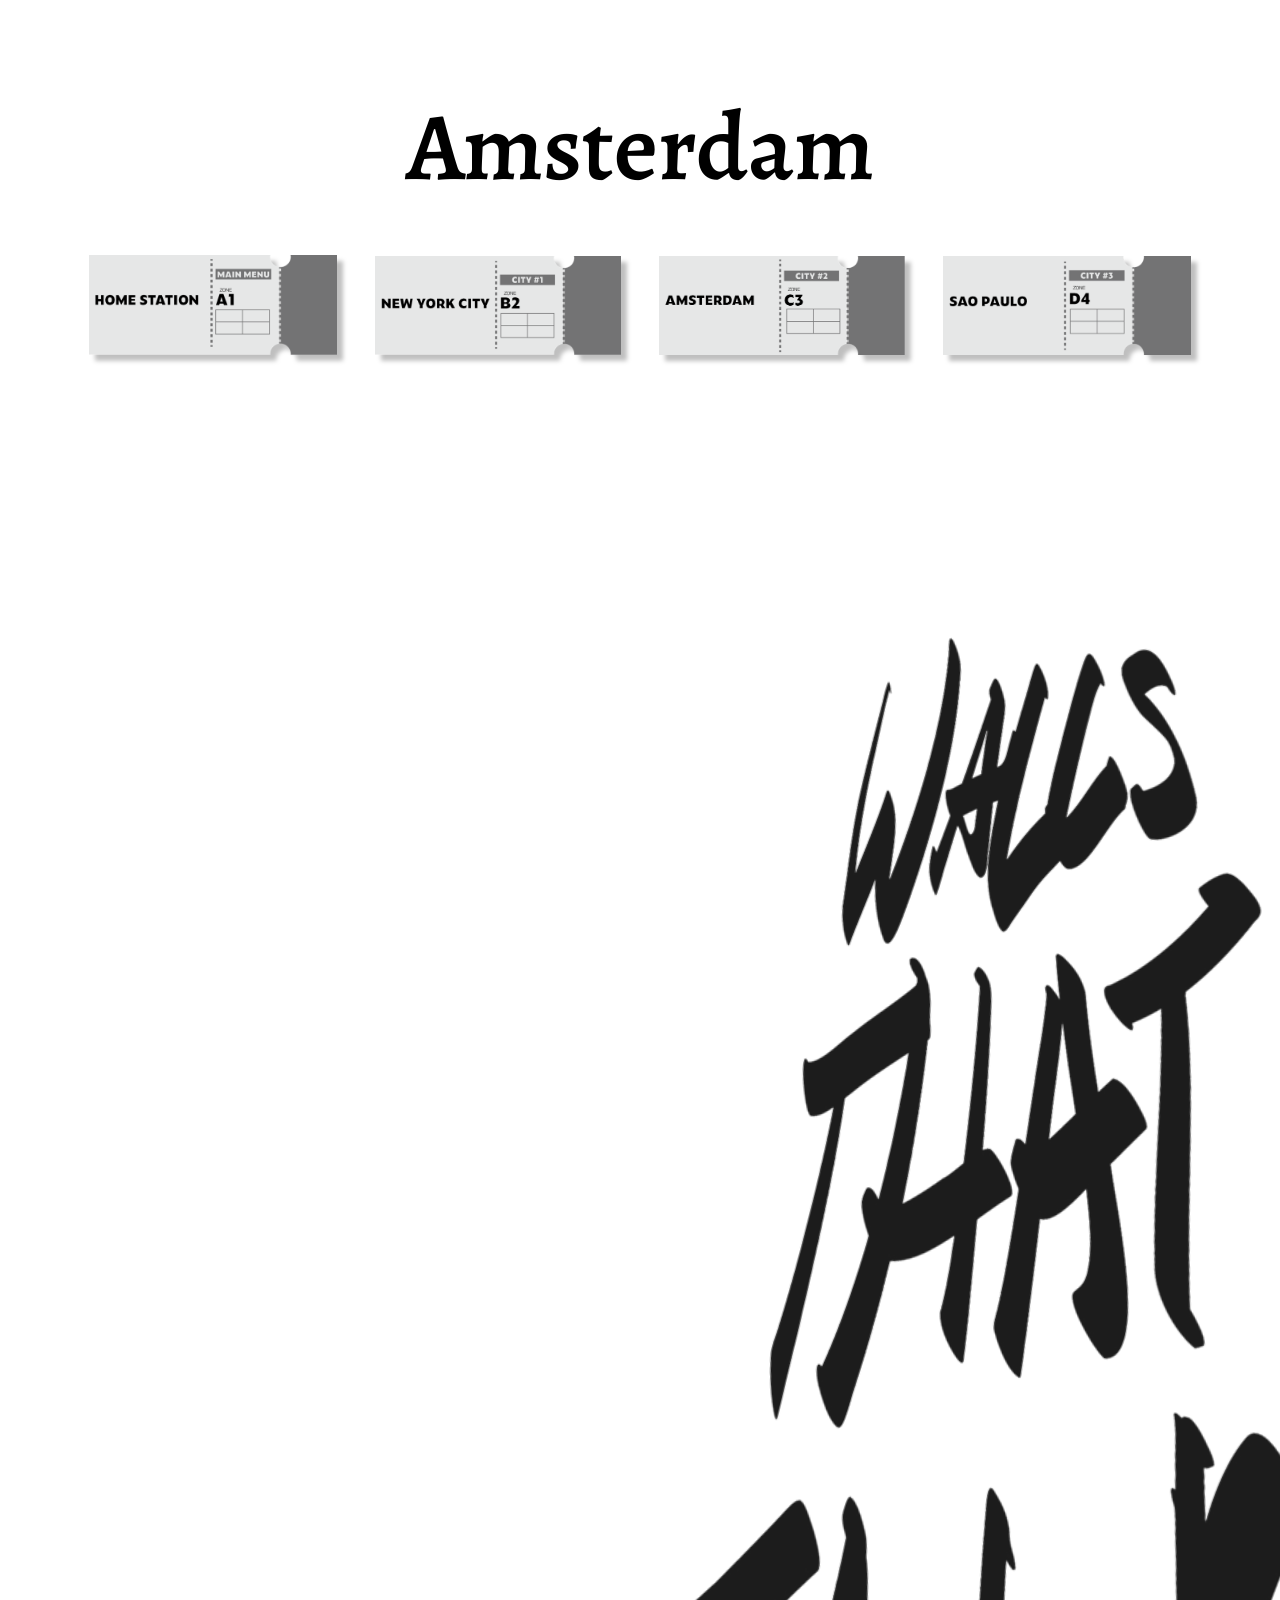
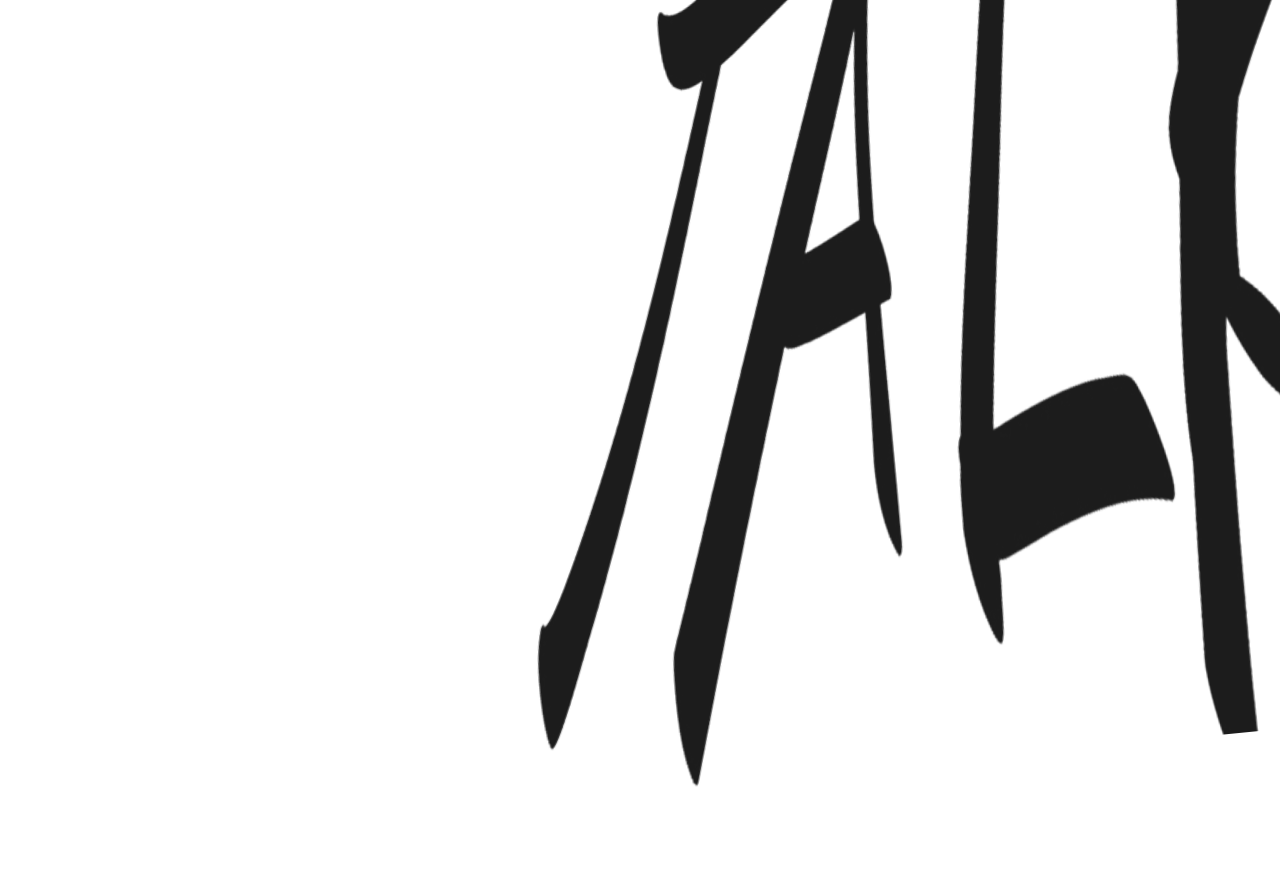
==== amsterdam.html @ 183550a3 "Walls That Talk site Four pages built from the Figma design (Home Station, New York City, Amsterdam," ====
<!DOCTYPE html>
<html lang="en">
<head>
<meta charset="UTF-8">
<meta name="viewport" content="width=device-width, initial-scale=1.0">
<title>Amsterdam — Walls That Talk</title>
<meta name="description" content="Walls That Talk — Amsterdam street art.">
<script>try{if(sessionStorage.getItem("wtt-arrive"))document.documentElement.classList.add("wtt-arriving")}catch(e){}</script>
<link rel="preconnect" href="https://fonts.googleapis.com">
<link rel="preconnect" href="https://fonts.gstatic.com" crossorigin>
<link href="https://fonts.googleapis.com/css2?family=Alegreya:wght@600&family=Grenze+Gotisch&display=swap" rel="stylesheet">
<link rel="stylesheet" href="wtt.css?v=6">
</head>
<body>


<main class="wtt-canvas wtt-page--plain" style="--frame-h:2474">
  <h1 class="wtt-title" style="--y:81">Amsterdam</h1>

  <nav class="wtt-tickets" style="--y:237;--shadow:6px 6px 2px rgba(0,0,0,.25)" aria-label="Stations">
    <ol class="wtt-ticket-list">
      <li><a href="index.html"><img src="images/ticket-1.png" alt="Home Station — A1" width="248" height="100"></a></li>
      <li><a href="new-york.html"><img src="images/ticket-3.png" alt="New York City — City #1, B2" width="248" height="100"></a></li>
      <li><a href="amsterdam.html" aria-current="page"><img src="images/ticket-2.png" alt="Amsterdam — City #2, C3" width="248" height="100"></a></li>
      <li><a href="sao-paulo.html"><img src="images/ticket-4.png" alt="Sao Paulo — City #3, D4" width="248" height="100"></a></li>
    </ol>
  </nav>

  <div class="wtt-tag" style="--x:-64;--y:576.13" aria-hidden="true">
    <img src="images/walls-that-talk.png" alt="">
  </div>
</main>

<script src="vendor/lottie.min.js"></script>
<script src="wtt.js?v=1"></script>
</body>
</html>
---- wtt.css ----
/* ==========================================================
   Walls That Talk — a three-city street art site
   Built from the Figma file. On wide screens each page is laid
   out on the 1280px design frame and scales with the window;
   on phones the same content reflows into a readable column.
   ========================================================== */

@font-face {
  font-family: "Gevinson Gothic Study";
  src: local("Gevinson Gothic Study"), local("GevinsonGothicStudy-Regular"),
       url("fonts/GevinsonGothicStudy-Regular.ttf") format("truetype");
  font-display: swap;
}

/* Idiqlat where it's installed (it's an optional macOS font); the face is declared
   at 600 so the Alegreya SemiBold fallback matches the Figma weight elsewhere */
@font-face {
  font-family: "WTT Display";
  src: local("Idiqlat"), local("Idiqlat-Regular");
  font-weight: 600;
}

:root {
  --wtt-ink: #000;
  --wtt-display: "WTT Display", "Alegreya", Georgia, serif;
  --wtt-gothic: "Gevinson Gothic Study", "Grenze Gotisch", serif;
  --wtt-sans: Helvetica, Arial, sans-serif;
}

*, *::before, *::after { box-sizing: border-box; }

html { -webkit-text-size-adjust: 100%; }

body {
  margin: 0;
  color: var(--wtt-ink);
  font-family: var(--wtt-sans);
  background: #fff;
  overflow-x: hidden;
}

.wtt-back {
  position: fixed;
  top: 0.75rem;
  left: 0.75rem;
  z-index: 10;
  padding: 0.4rem 0.7rem;
  background: rgba(255, 255, 255, 0.85);
  font: 700 0.72rem/1 var(--wtt-sans);
  letter-spacing: 0.08em;
  text-transform: uppercase;
  text-decoration: none;
  color: inherit;
}
.wtt-back:hover, .wtt-back:focus-visible { text-decoration: underline; }

/* ---------- Design frame ---------- */

/* 1 design px = var(--u); positions come from the Figma frame */
.wtt-canvas {
  --u: calc(100cqw / 1280);
  container-type: inline-size;
  position: relative;
  width: 100%;
  max-width: 1280px;
  margin: 0 auto;
  aspect-ratio: 1280 / var(--frame-h);
  overflow: hidden;
  background: #fff;
}

.wtt-canvas > * { position: absolute; margin: 0; }

.wtt-pos {
  left: calc(var(--x) * var(--u));
  top: calc(var(--y) * var(--u));
  width: calc(var(--w) * var(--u));
}

/* Concrete photo behind Home (opacity matches Figma) */
.wtt-bg {
  left: calc(-824 * var(--u));
  top: calc(-232 * var(--u));
  width: calc(4096 * var(--u));
  height: calc(2731 * var(--u));
  object-fit: cover;
  opacity: 0.46;
  pointer-events: none;
}

/* NYC: the same photo turned portrait, with the graffiti wall darkened in */
.wtt-bg--nyc {
  left: calc(-200 * var(--u));
  top: calc(1.15 * var(--u));
  width: calc(1638 * var(--u));
  height: calc(2456.7 * var(--u));
  opacity: 1;
  overflow: hidden;
}
.wtt-bg--nyc img {
  position: absolute;
  left: 50%;
  top: 50%;
  width: calc(2456.7 * var(--u));
  height: calc(1638 * var(--u));
  object-fit: cover;
  transform: translate(-50%, -50%) rotate(90deg);
}

.wtt-graffiti {
  left: calc(-163 * var(--u));
  top: calc(-16.25 * var(--u));
  width: calc(1643 * var(--u));
  height: calc(2539.5 * var(--u));
  object-fit: cover;
  mix-blend-mode: darken;
  opacity: 0.37;
  pointer-events: none;
}

.wtt-title {
  left: calc(62 * var(--u));
  right: calc(62 * var(--u));
  top: calc(var(--y) * var(--u));
  font: 600 calc(96 * var(--u))/normal var(--wtt-display);
  text-align: center;
}

/* ---------- Ticket navigation ---------- */

.wtt-tickets {
  left: calc(89 * var(--u));
  right: calc(89 * var(--u));
  top: calc(var(--y) * var(--u));
  filter: drop-shadow(var(--shadow));
}
.wtt-ticket-list {
  display: flex;
  justify-content: center;
  align-items: center;
  gap: calc(38 * var(--u));
  margin: 0;
  padding: calc(18 * var(--u)) 0;
  list-style: none;
}
.wtt-ticket-list li { display: block; }
.wtt-tickets a { display: block; transition: transform 0.2s ease; }
.wtt-tickets a:hover, .wtt-tickets a:focus-visible { transform: translateY(-4px); }
.wtt-tickets a:focus-visible { outline: 3px solid #a0f; outline-offset: 3px; }
.wtt-tickets img { display: block; width: calc(248 * var(--u)); height: calc(100 * var(--u)); object-fit: cover; }
.wtt-ticket-list li:nth-child(2) img,
.wtt-ticket-list li:nth-child(3) img { width: calc(246 * var(--u)); height: calc(99 * var(--u)); }
.wtt-ticket-list li:nth-child(4) img { height: calc(99 * var(--u)); }

/* ---------- Copy ---------- */

.wtt-intro {
  left: calc(94 * var(--u));
  right: calc(89 * var(--u));
  top: calc(377 * var(--u));
}
.wtt-intro h2 { margin: 0; font: 600 calc(32 * var(--u))/normal var(--wtt-display); }
.wtt-intro p { margin: 0; font: 400 calc(32 * var(--u))/normal var(--wtt-gothic); }

.wtt-event h3,
.wtt-event h4 { margin: 0; font: 600 calc(var(--h3, 24) * var(--u))/normal var(--wtt-display); }
.wtt-event h4 { font-size: calc(var(--h4, 20) * var(--u)); }
.wtt-event p { margin: 0; font: 400 calc(var(--p, 24) * var(--u))/normal var(--wtt-sans); }

.wtt-page--nyc .wtt-event { --h3: 48; --h4: 40; }
.wtt-page--nyc .wtt-event p { font-weight: 700; }

/* ---------- Timeline (Line moving.json, scrubbed by scroll) ---------- */

.wtt-timeline-anim { aspect-ratio: 1920 / 1080; pointer-events: none; }
.wtt-timeline-anim svg { display: block; }

/* ---------- Page change (train.json) ---------- */

.wtt-train {
  position: fixed;
  inset: 0;
  z-index: 100;
  pointer-events: none;
}
.wtt-train svg { display: block; }
.wtt-arriving .wtt-canvas, .wtt-arriving .wtt-back { visibility: hidden; }

/* ---------- "Walls That Talk" lettering ---------- */

/* Box from Figma (1512.49 × 1868.35); artwork turned -5.61° inside it */
.wtt-tag {
  left: calc(var(--x) * var(--u));
  top: calc(var(--y) * var(--u));
  width: calc(1512.49 * var(--u));
  height: calc(1868.35 * var(--u));
  pointer-events: none;
}
.wtt-tag img {
  position: absolute;
  left: 50%;
  top: 50%;
  width: calc(1348.3 * var(--u));
  height: calc(1744.8 * var(--u));
  object-fit: cover;
  opacity: 0.89;
  transform: translate(-50%, -50%) rotate(-5.61deg);
}

/* Stacking order follows the Figma layers */
.wtt-bg, .wtt-graffiti { z-index: 0; }
.wtt-tag { z-index: 1; }
.wtt-timeline-anim, .wtt-event, .wtt-intro, .wtt-title, .wtt-tickets { z-index: 2; }

/* ---------- Phones: reflow into a column ---------- */

@media (max-width: 760px) {
  .wtt-canvas {
    --u: 1px;
    aspect-ratio: auto;
    min-height: 100vh;
    padding: 3.25rem 1rem 4rem;
    display: flex;
    flex-direction: column;
  }
  .wtt-title { order: -1; }
  .wtt-back { position: absolute; }
  .wtt-canvas > * { position: relative; left: auto; right: auto; top: auto; width: auto; }

  .wtt-bg, .wtt-bg--nyc, .wtt-graffiti, .wtt-tag { position: absolute; }
  .wtt-bg, .wtt-graffiti { inset: 0; width: 100%; height: 100%; }
  .wtt-bg--nyc { inset: 0; width: 100%; height: 100%; }
  .wtt-bg--nyc img { width: 100%; height: 100%; transform: none; left: 0; top: 0; }

  .wtt-title { font-size: 2.6rem; margin-bottom: 0.75rem; }

  .wtt-ticket-list {
    display: grid;
    grid-template-columns: repeat(2, minmax(0, 1fr));
    gap: 0.75rem;
    padding: 0;
  }
  .wtt-tickets img,
  .wtt-ticket-list li:nth-child(n) img { width: 100%; height: auto; aspect-ratio: 248 / 100; }

  .wtt-intro { margin: 1.75rem 0 2.25rem; }
  .wtt-page--nyc .wtt-tickets { margin-bottom: 2.25rem; }
  .wtt-intro h2 { font-size: 1.35rem; }
  .wtt-intro p { font-size: 1.15rem; }

  .wtt-timeline-anim, .wtt-desk { display: none; }

  .wtt-event {
    margin: 0 0 1.75rem 1.9rem;
    padding: 0.85rem 1rem;
    background: rgba(255, 255, 255, 0.78);
  }
  .wtt-event::before {
    content: "";
    position: absolute;
    top: 0.9rem;
    left: -1.9rem;
    width: 20px;
    height: 20px;
    border-radius: 50%;
    background: #a0f;
  }
  .wtt-event::after {
    content: "";
    position: absolute;
    top: 0.9rem;
    bottom: -2.65rem;
    left: calc(-1.9rem + 8px);
    width: 4px;
    background: #b300ff;
    z-index: -1;
  }
  .wtt-event:last-of-type::after { display: none; }
  .wtt-event h3, .wtt-page--nyc .wtt-event h3 { font-size: 1.3rem; }
  .wtt-event h4, .wtt-page--nyc .wtt-event h4 { font-size: 1.1rem; }
  .wtt-event p, .wtt-page--nyc .wtt-event p { font-size: 1rem; }

  .wtt-tag { top: 18rem; left: 30%; width: 90vw; height: 112vw; opacity: 0.3; }
  .wtt-tag img { width: 80vw; height: 103vw; }
  .wtt-page--plain .wtt-tag { position: relative; left: 0; top: auto; width: 100%; height: 125vw; margin-top: 1rem; opacity: 1; }
  .wtt-page--plain .wtt-tag img { width: 89%; height: 115vw; }
}

@media (prefers-reduced-motion: reduce) {
  .wtt-tickets a { transition: none; }
}

/* The `font` shorthand resets numerals, so ask for lining figures afterwards */
.wtt-title, .wtt-intro h2, .wtt-event h3, .wtt-event h4 { font-variant-numeric: lining-nums; }
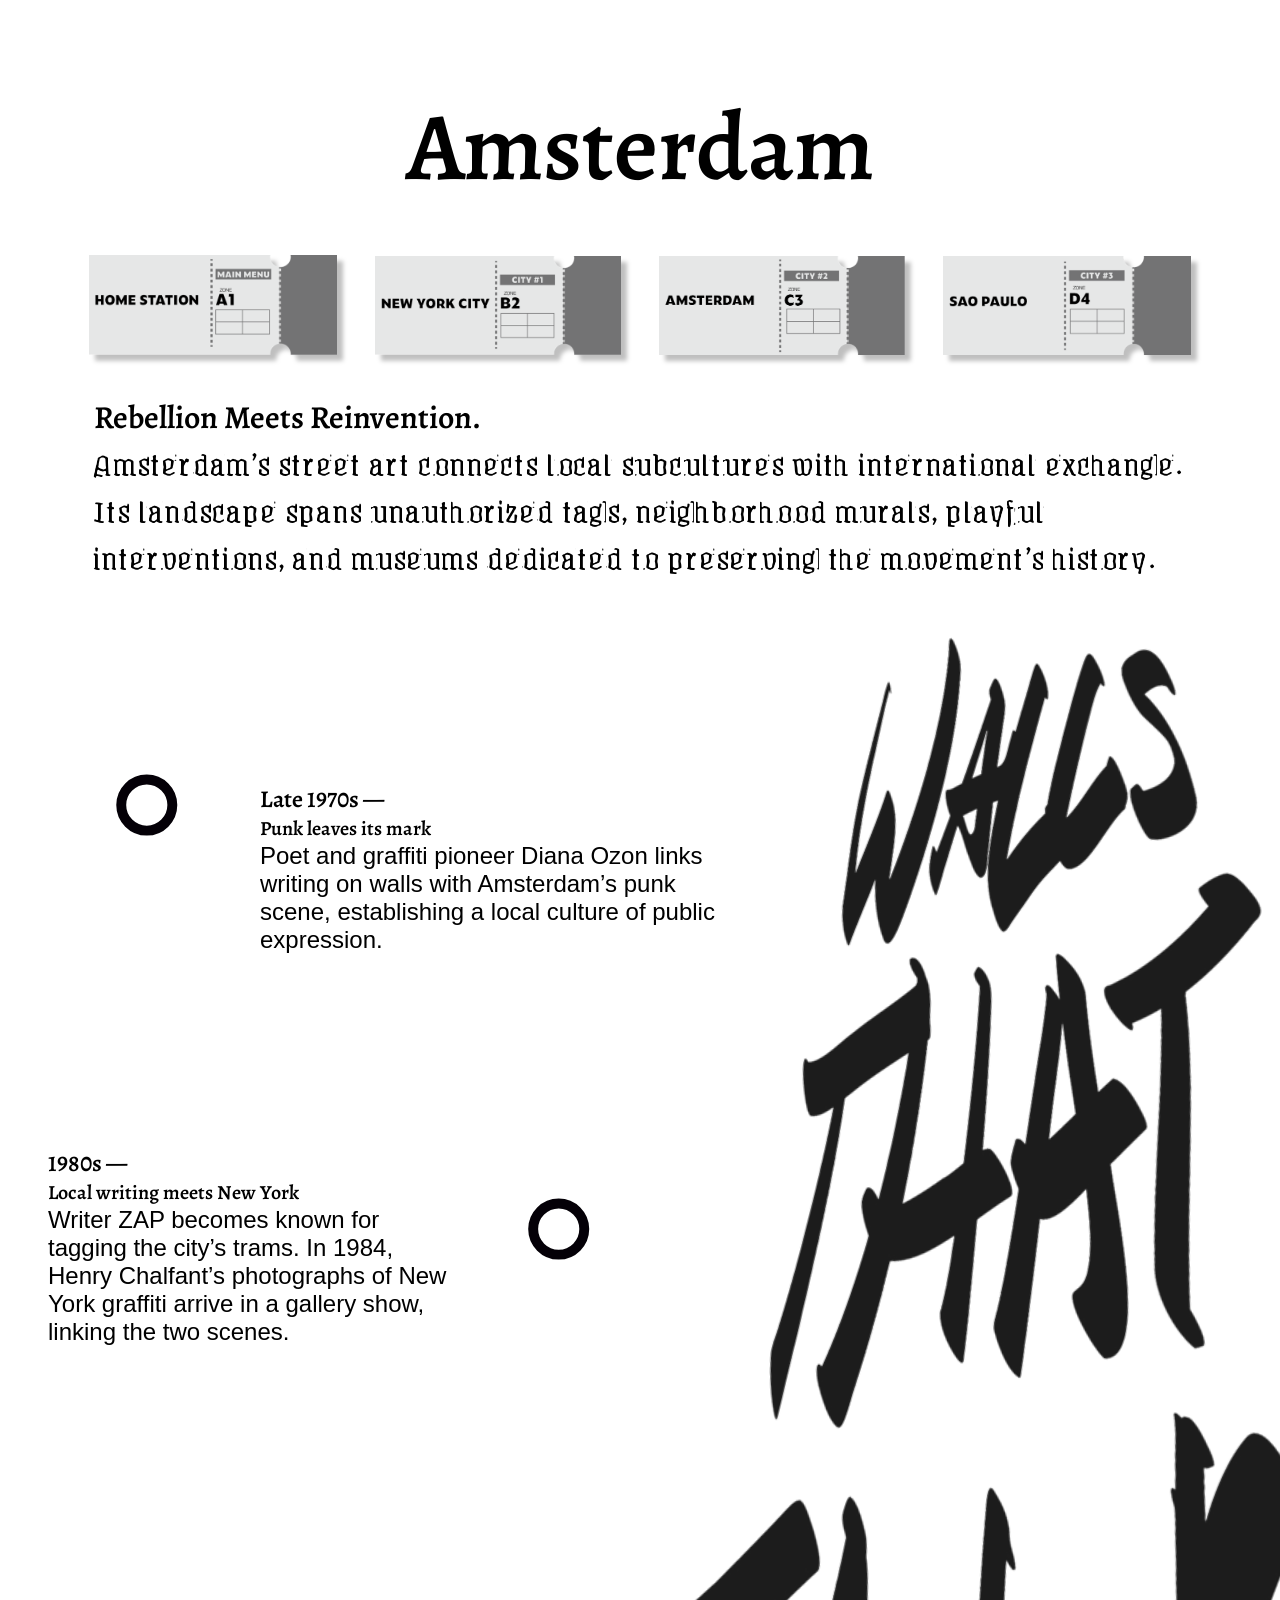
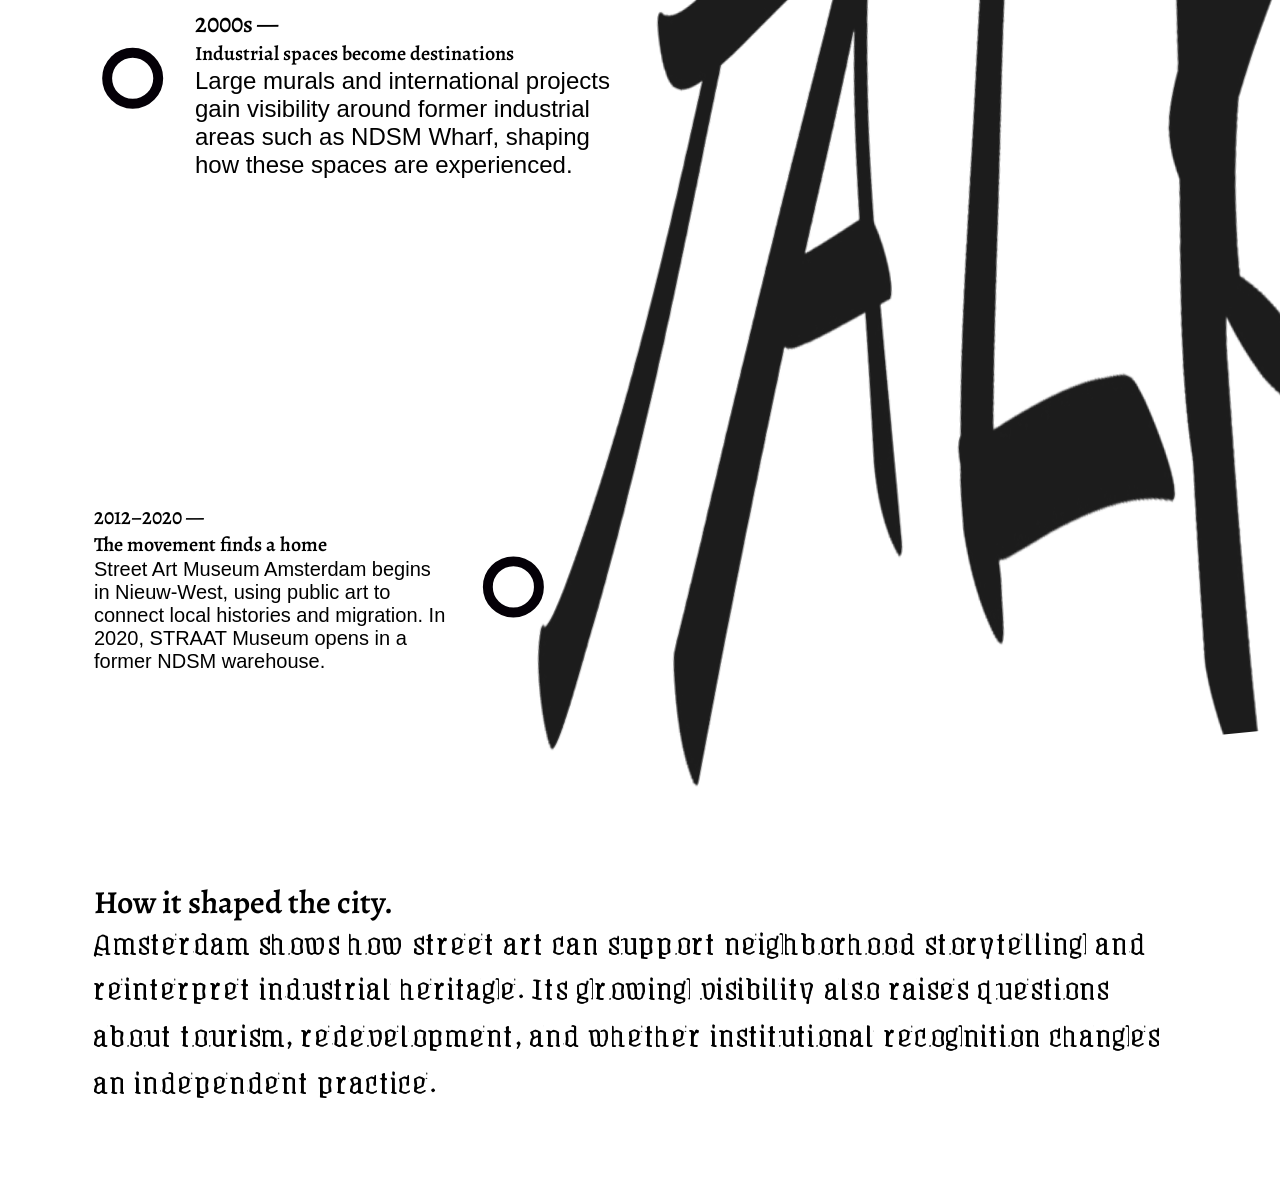
==== commit 89db3c21: "Add Amsterdam and Sao Paulo content Intro, four-stop scroll timeline and a closing section on each p" ====
--- a/amsterdam.html
+++ b/amsterdam.html
@@ -4,17 +4,16 @@
 <meta charset="UTF-8">
 <meta name="viewport" content="width=device-width, initial-scale=1.0">
 <title>Amsterdam — Walls That Talk</title>
-<meta name="description" content="Walls That Talk — Amsterdam street art.">
+<meta name="description" content="Walls That Talk — Amsterdam street art, from punk-era graffiti to STRAAT Museum.">
 <script>try{if(sessionStorage.getItem("wtt-arrive"))document.documentElement.classList.add("wtt-arriving")}catch(e){}</script>
 <link rel="preconnect" href="https://fonts.googleapis.com">
 <link rel="preconnect" href="https://fonts.gstatic.com" crossorigin>
 <link href="https://fonts.googleapis.com/css2?family=Alegreya:wght@600&family=Grenze+Gotisch&display=swap" rel="stylesheet">
-<link rel="stylesheet" href="wtt.css?v=6">
+<link rel="stylesheet" href="wtt.css?v=7">
 </head>
 <body>
 
-
-<main class="wtt-canvas wtt-page--plain" style="--frame-h:2474">
+<main class="wtt-canvas wtt-page--city" style="--frame-h:2780">
   <h1 class="wtt-title" style="--y:81">Amsterdam</h1>
 
   <nav class="wtt-tickets" style="--y:237;--shadow:6px 6px 2px rgba(0,0,0,.25)" aria-label="Stations">
@@ -26,9 +25,46 @@
     </ol>
   </nav>
 
+  <section class="wtt-intro" style="--y:395">
+    <h2>Rebellion Meets Reinvention.</h2>
+    <p>Amsterdam’s street art connects local subcultures with international exchange. Its landscape spans unauthorized tags, neighborhood murals, playful interventions, and museums dedicated to preserving the movement’s history.</p>
+  </section>
+
+  <!-- Line moving.json, scaled ×1.417 so its four stops land on the timeline dots -->
+  <div class="wtt-timeline-anim wtt-pos" style="--x:-651;--y:756.7;--w:2721" aria-hidden="true"></div>
+
+  <article class="wtt-event wtt-pos" style="--x:260;--y:783;--w:490">
+    <h3>Late 1970s —</h3>
+    <h4>Punk leaves its mark</h4>
+    <p>Poet and graffiti pioneer Diana Ozon links writing on walls with Amsterdam’s punk scene, establishing a local culture of public expression.</p>
+  </article>
+
+  <article class="wtt-event wtt-pos" style="--x:48;--y:1147;--w:401">
+    <h3>1980s —</h3>
+    <h4>Local writing meets New York</h4>
+    <p>Writer ZAP becomes known for tagging the city’s trams. In 1984, Henry Chalfant’s photographs of New York graffiti arrive in a gallery show, linking the two scenes.</p>
+  </article>
+
+  <article class="wtt-event wtt-pos" style="--x:195;--y:1608;--w:445">
+    <h3>2000s —</h3>
+    <h4>Industrial spaces become destinations</h4>
+    <p>Large murals and international projects gain visibility around former industrial areas such as NDSM Wharf, shaping how these spaces are experienced.</p>
+  </article>
+
+  <article class="wtt-event wtt-pos" style="--x:94;--y:2104;--w:355;--h3:20;--p:20">
+    <h3>2012–2020 —</h3>
+    <h4>The movement finds a home</h4>
+    <p>Street Art Museum Amsterdam begins in Nieuw-West, using public art to connect local histories and migration. In 2020, STRAAT Museum opens in a former NDSM warehouse.</p>
+  </article>
+
   <div class="wtt-tag" style="--x:-64;--y:576.13" aria-hidden="true">
     <img src="images/walls-that-talk.png" alt="">
   </div>
+
+  <section class="wtt-intro" style="--y:2480">
+    <h2>How it shaped the city.</h2>
+    <p>Amsterdam shows how street art can support neighborhood storytelling and reinterpret industrial heritage. Its growing visibility also raises questions about tourism, redevelopment, and whether institutional recognition changes an independent practice.</p>
+  </section>
 </main>
 
 <script src="vendor/lottie.min.js"></script>
--- a/wtt.css
+++ b/wtt.css
@@ -157,7 +157,7 @@
 .wtt-intro {
   left: calc(94 * var(--u));
   right: calc(89 * var(--u));
-  top: calc(377 * var(--u));
+  top: calc(var(--y, 377) * var(--u));
 }
 .wtt-intro h2 { margin: 0; font: 600 calc(32 * var(--u))/normal var(--wtt-display); }
 .wtt-intro p { margin: 0; font: 400 calc(32 * var(--u))/normal var(--wtt-gothic); }
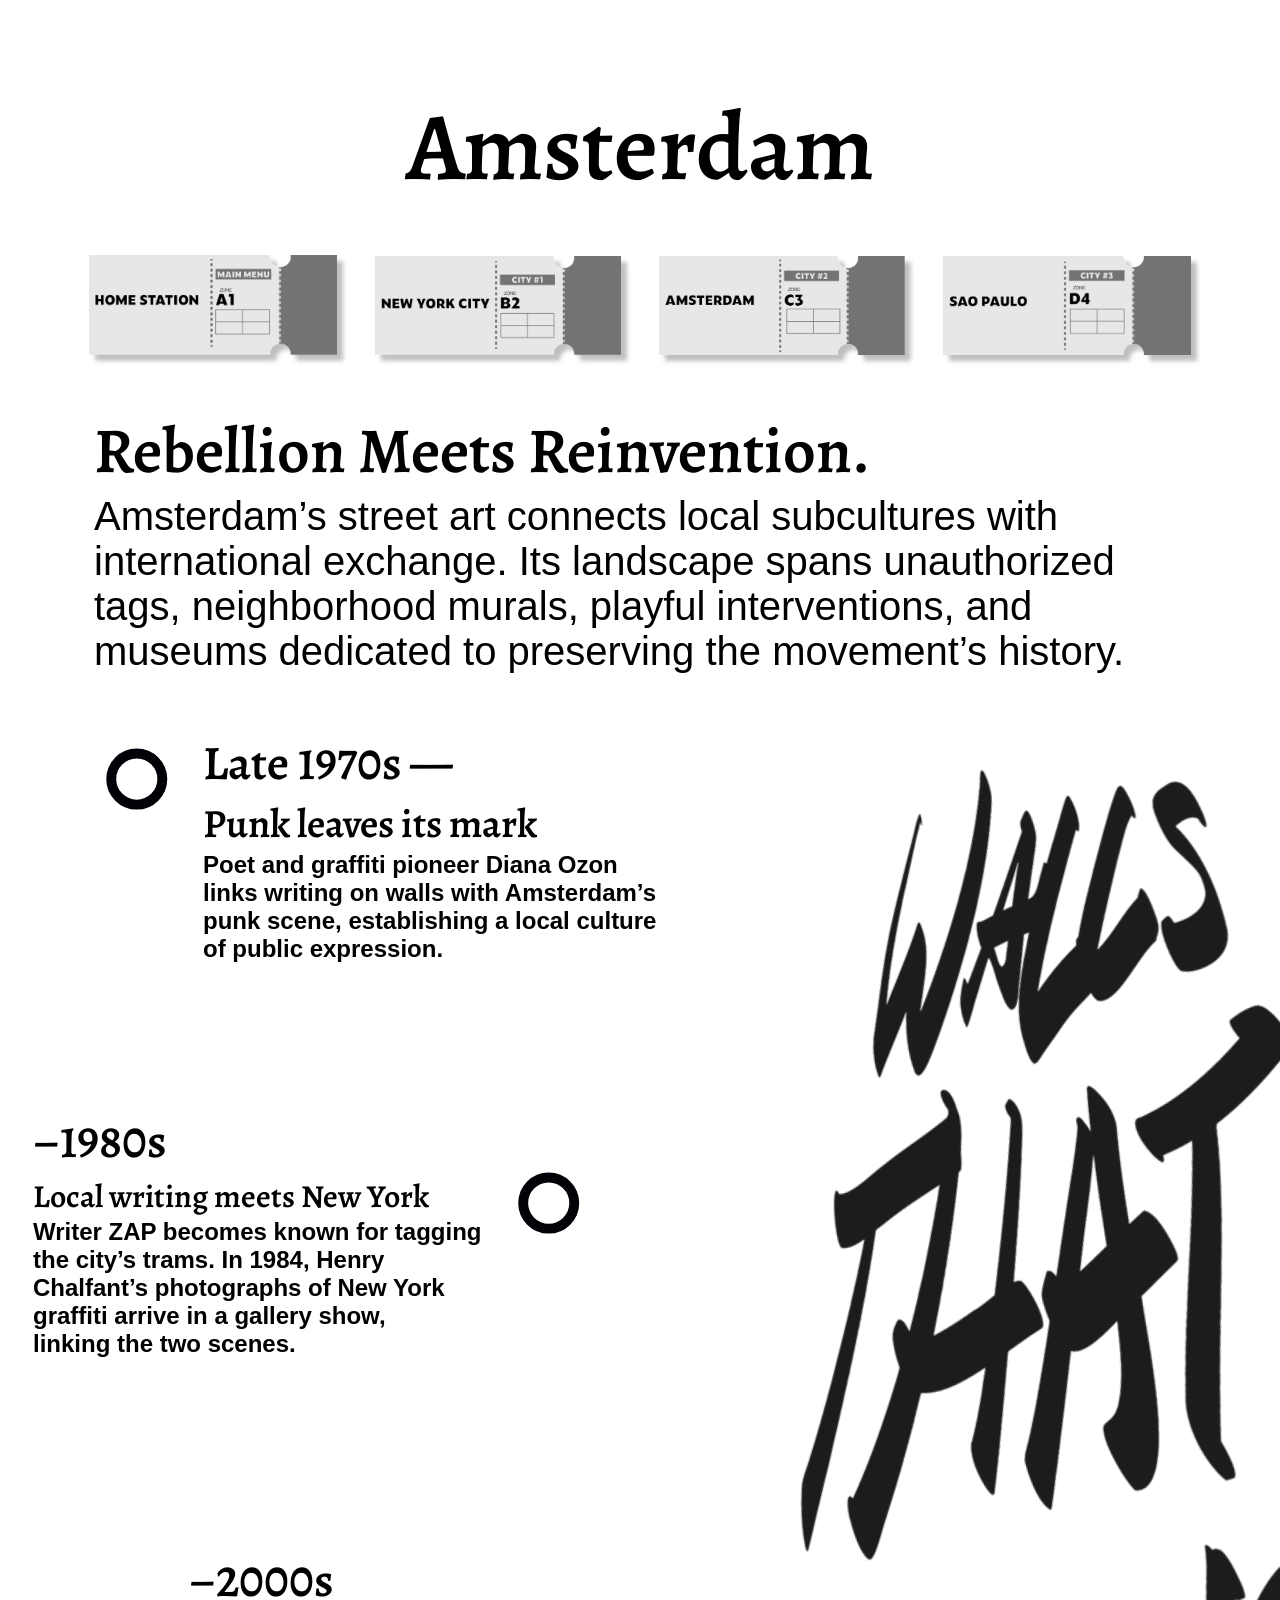
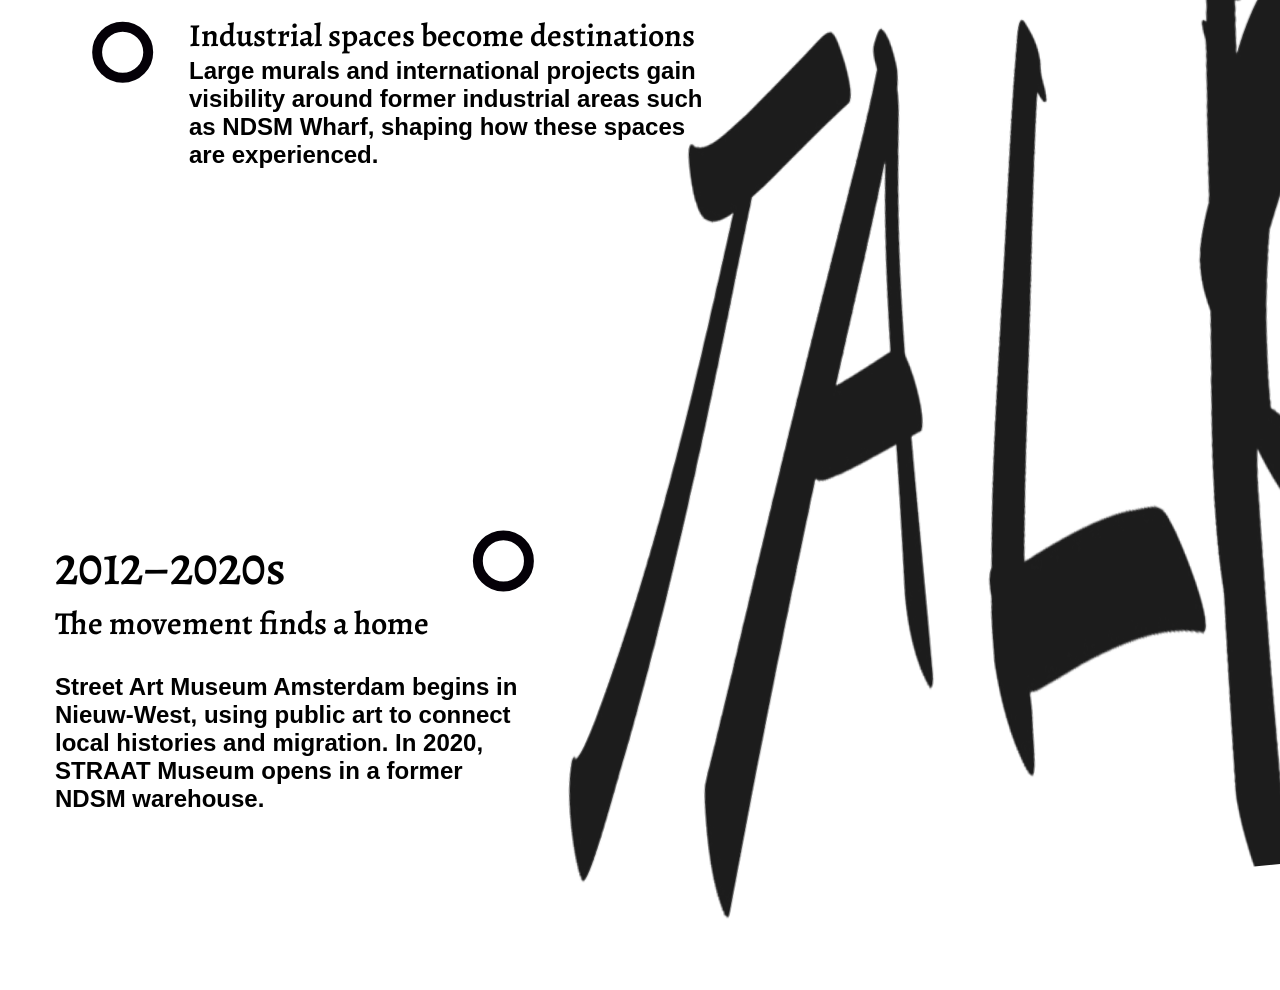
==== commit d7c6afbf: "Match Amsterdam and Sao Paulo to the updated Figma layout New intro/closing styles and bold timeline" ====
--- a/amsterdam.html
+++ b/amsterdam.html
@@ -9,11 +9,11 @@
 <link rel="preconnect" href="https://fonts.googleapis.com">
 <link rel="preconnect" href="https://fonts.gstatic.com" crossorigin>
 <link href="https://fonts.googleapis.com/css2?family=Alegreya:wght@600&family=Grenze+Gotisch&display=swap" rel="stylesheet">
-<link rel="stylesheet" href="wtt.css?v=7">
+<link rel="stylesheet" href="wtt.css?v=10">
 </head>
 <body>
 
-<main class="wtt-canvas wtt-page--city" style="--frame-h:2780">
+<main class="wtt-canvas wtt-page--city" style="--frame-h:2590">
   <h1 class="wtt-title" style="--y:81">Amsterdam</h1>
 
   <nav class="wtt-tickets" style="--y:237;--shadow:6px 6px 2px rgba(0,0,0,.25)" aria-label="Stations">
@@ -25,46 +25,41 @@
     </ol>
   </nav>
 
-  <section class="wtt-intro" style="--y:395">
+  <section class="wtt-intro wtt-intro--city" style="--y:407">
     <h2>Rebellion Meets Reinvention.</h2>
     <p>Amsterdam’s street art connects local subcultures with international exchange. Its landscape spans unauthorized tags, neighborhood murals, playful interventions, and museums dedicated to preserving the movement’s history.</p>
   </section>
 
-  <!-- Line moving.json, scaled ×1.417 so its four stops land on the timeline dots -->
-  <div class="wtt-timeline-anim wtt-pos" style="--x:-651;--y:756.7;--w:2721" aria-hidden="true"></div>
+  <!-- Line moving.json, scaled ×1.417 and placed on the Figma line (125, 776) -->
+  <div class="wtt-timeline-anim wtt-pos" style="--x:-661;--y:730.7;--w:2721" aria-hidden="true"></div>
 
-  <article class="wtt-event wtt-pos" style="--x:260;--y:783;--w:490">
+  <article class="wtt-event wtt-pos" style="--x:203;--y:730;--w:456">
     <h3>Late 1970s —</h3>
     <h4>Punk leaves its mark</h4>
     <p>Poet and graffiti pioneer Diana Ozon links writing on walls with Amsterdam’s punk scene, establishing a local culture of public expression.</p>
   </article>
 
-  <article class="wtt-event wtt-pos" style="--x:48;--y:1147;--w:401">
-    <h3>1980s —</h3>
+  <article class="wtt-event wtt-pos" style="--x:33;--y:1108;--w:563;--h4:32">
+    <h3>–1980s</h3>
     <h4>Local writing meets New York</h4>
-    <p>Writer ZAP becomes known for tagging the city’s trams. In 1984, Henry Chalfant’s photographs of New York graffiti arrive in a gallery show, linking the two scenes.</p>
+    <p>Writer ZAP becomes known for tagging <br class="wtt-desk">the city’s trams. In 1984, Henry <br class="wtt-desk">Chalfant’s photographs of New York <br class="wtt-desk">graffiti arrive in a gallery show, <br class="wtt-desk">linking the two scenes.</p>
   </article>
 
-  <article class="wtt-event wtt-pos" style="--x:195;--y:1608;--w:445">
-    <h3>2000s —</h3>
+  <article class="wtt-event wtt-pos" style="--x:189;--y:1547;--w:611;--h4:32">
+    <h3>–2000s</h3>
     <h4>Industrial spaces become destinations</h4>
-    <p>Large murals and international projects gain visibility around former industrial areas such as NDSM Wharf, shaping how these spaces are experienced.</p>
+    <p>Large murals and international projects gain <br class="wtt-desk">visibility around former industrial areas such <br class="wtt-desk">as NDSM Wharf, shaping how these spaces <br class="wtt-desk">are experienced.</p>
   </article>
 
-  <article class="wtt-event wtt-pos" style="--x:94;--y:2104;--w:355;--h3:20;--p:20">
-    <h3>2012–2020 —</h3>
+  <article class="wtt-event wtt-pos wtt-event--spaced" style="--x:55;--y:2135;--w:475;--h4:32">
+    <h3>2012–2020s</h3>
     <h4>The movement finds a home</h4>
     <p>Street Art Museum Amsterdam begins in Nieuw-West, using public art to connect local histories and migration. In 2020, STRAAT Museum opens in a former NDSM warehouse.</p>
   </article>
 
-  <div class="wtt-tag" style="--x:-64;--y:576.13" aria-hidden="true">
+  <div class="wtt-tag" style="--x:-33;--y:708.0" aria-hidden="true">
     <img src="images/walls-that-talk.png" alt="">
   </div>
-
-  <section class="wtt-intro" style="--y:2480">
-    <h2>How it shaped the city.</h2>
-    <p>Amsterdam shows how street art can support neighborhood storytelling and reinterpret industrial heritage. Its growing visibility also raises questions about tourism, redevelopment, and whether institutional recognition changes an independent practice.</p>
-  </section>
 </main>
 
 <script src="vendor/lottie.min.js"></script>
--- a/wtt.css
+++ b/wtt.css
@@ -167,8 +167,65 @@
 .wtt-event h4 { font-size: calc(var(--h4, 20) * var(--u)); }
 .wtt-event p { margin: 0; font: 400 calc(var(--p, 24) * var(--u))/normal var(--wtt-sans); }
 
-.wtt-page--nyc .wtt-event { --h3: 48; --h4: 40; }
-.wtt-page--nyc .wtt-event p { font-weight: 700; }
+.wtt-page--nyc .wtt-event,
+.wtt-page--city .wtt-event { --h3: 48; --h4: 40; }
+.wtt-page--nyc .wtt-event p,
+.wtt-page--city .wtt-event p { font-weight: 700; }
+/* A blank line between the subheading and the paragraph (as in Figma) */
+.wtt-event--spaced p { margin-top: calc(28 * var(--u)); }
+
+/* Amsterdam / São Paulo intro and closing: large serif heading, plain sans body */
+.wtt-intro--city h2 { font-size: calc(64 * var(--u)); }
+.wtt-intro--city p { font: 400 calc(40 * var(--u))/normal var(--wtt-sans); }
+
+/* ---------- Photo on a timeline stop (hover or focus the dot) ---------- */
+
+/* Sits over the animated dot; offsets are from the event's top-left in design px */
+.wtt-event:has(.wtt-stop) { z-index: 3; }
+.wtt-stop {
+  position: absolute;
+  left: calc(var(--dot-x, -121) * var(--u));
+  top: calc(var(--dot-y, 37) * var(--u));
+  width: calc(48 * var(--u));
+  height: calc(48 * var(--u));
+  padding: 0;
+  border: 0;
+  border-radius: 50%;
+  background: transparent;
+  cursor: pointer;
+}
+.wtt-stop:focus-visible { outline: 3px solid #a0f; outline-offset: 4px; }
+
+.wtt-stop-photo {
+  position: absolute;
+  left: calc(100% + 18 * var(--u));
+  top: 0;
+  display: block;
+  width: calc(440 * var(--u));
+  padding: calc(10 * var(--u));
+  background: #fff;
+  box-shadow: 6px 10px 2px rgba(0, 0, 0, 0.25);
+  text-align: left;
+  opacity: 0;
+  visibility: hidden;
+  transform: rotate(-2deg) scale(0.94);
+  transform-origin: left top;
+  transition: opacity 0.2s ease, transform 0.2s ease, visibility 0.2s;
+  pointer-events: none;
+}
+.wtt-stop-photo img { display: block; width: 100%; height: auto; }
+.wtt-stop-caption {
+  display: block;
+  margin-top: calc(8 * var(--u));
+  font: 600 calc(20 * var(--u))/1.2 var(--wtt-display);
+  color: #000;
+}
+.wtt-stop:hover .wtt-stop-photo,
+.wtt-stop:focus .wtt-stop-photo {
+  opacity: 1;
+  visibility: visible;
+  transform: rotate(-2deg);
+}
 
 /* ---------- Timeline (Line moving.json, scrubbed by scroll) ---------- */
 
@@ -276,9 +333,25 @@
     z-index: -1;
   }
   .wtt-event:last-of-type::after { display: none; }
-  .wtt-event h3, .wtt-page--nyc .wtt-event h3 { font-size: 1.3rem; }
-  .wtt-event h4, .wtt-page--nyc .wtt-event h4 { font-size: 1.1rem; }
-  .wtt-event p, .wtt-page--nyc .wtt-event p { font-size: 1rem; }
+  .wtt-event h3, .wtt-page--nyc .wtt-event h3, .wtt-page--city .wtt-event h3 { font-size: 1.3rem; }
+  .wtt-event h4, .wtt-page--nyc .wtt-event h4, .wtt-page--city .wtt-event h4 { font-size: 1.1rem; }
+  .wtt-event p, .wtt-page--nyc .wtt-event p, .wtt-page--city .wtt-event p { font-size: 1rem; }
+  .wtt-event--spaced p { margin-top: 0.5rem; }
+  .wtt-intro--city h2 { font-size: 1.6rem; }
+  .wtt-intro--city p { font-size: 1.1rem; }
+
+  /* Tap the dot: the photo opens under it, across the card */
+  .wtt-stop { left: -2.1rem; top: 0.75rem; width: 24px; height: 24px; }
+  .wtt-stop-photo,
+  .wtt-stop:hover .wtt-stop-photo,
+  .wtt-stop:focus .wtt-stop-photo {
+    left: 0;
+    top: calc(100% + 8px);
+    width: min(78vw, 320px);
+    padding: 8px;
+    transform: rotate(-1.5deg);
+  }
+  .wtt-stop-caption { margin-top: 6px; font-size: 1rem; }
 
   .wtt-tag { top: 18rem; left: 30%; width: 90vw; height: 112vw; opacity: 0.3; }
   .wtt-tag img { width: 80vw; height: 103vw; }
@@ -287,7 +360,7 @@
 }
 
 @media (prefers-reduced-motion: reduce) {
-  .wtt-tickets a { transition: none; }
+  .wtt-tickets a, .wtt-stop-photo { transition: none; }
 }
 
 /* The `font` shorthand resets numerals, so ask for lining figures afterwards */
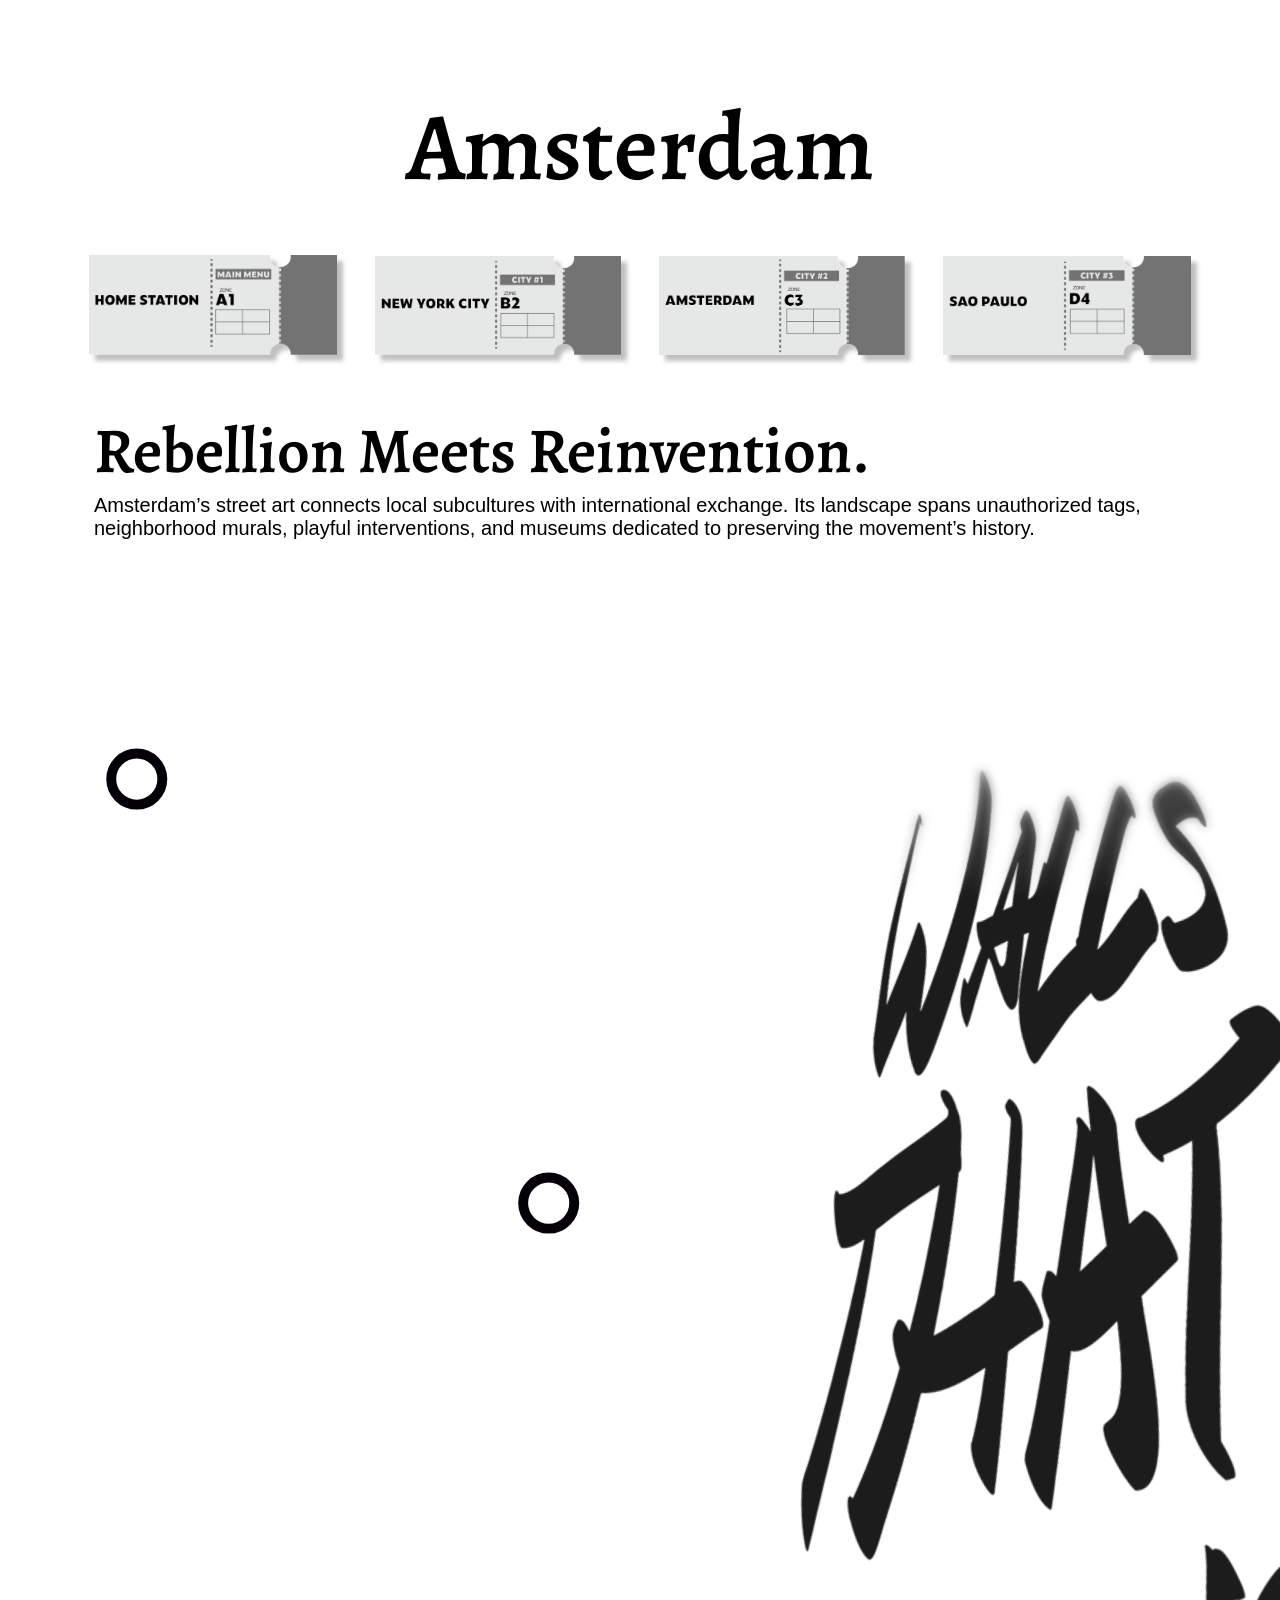
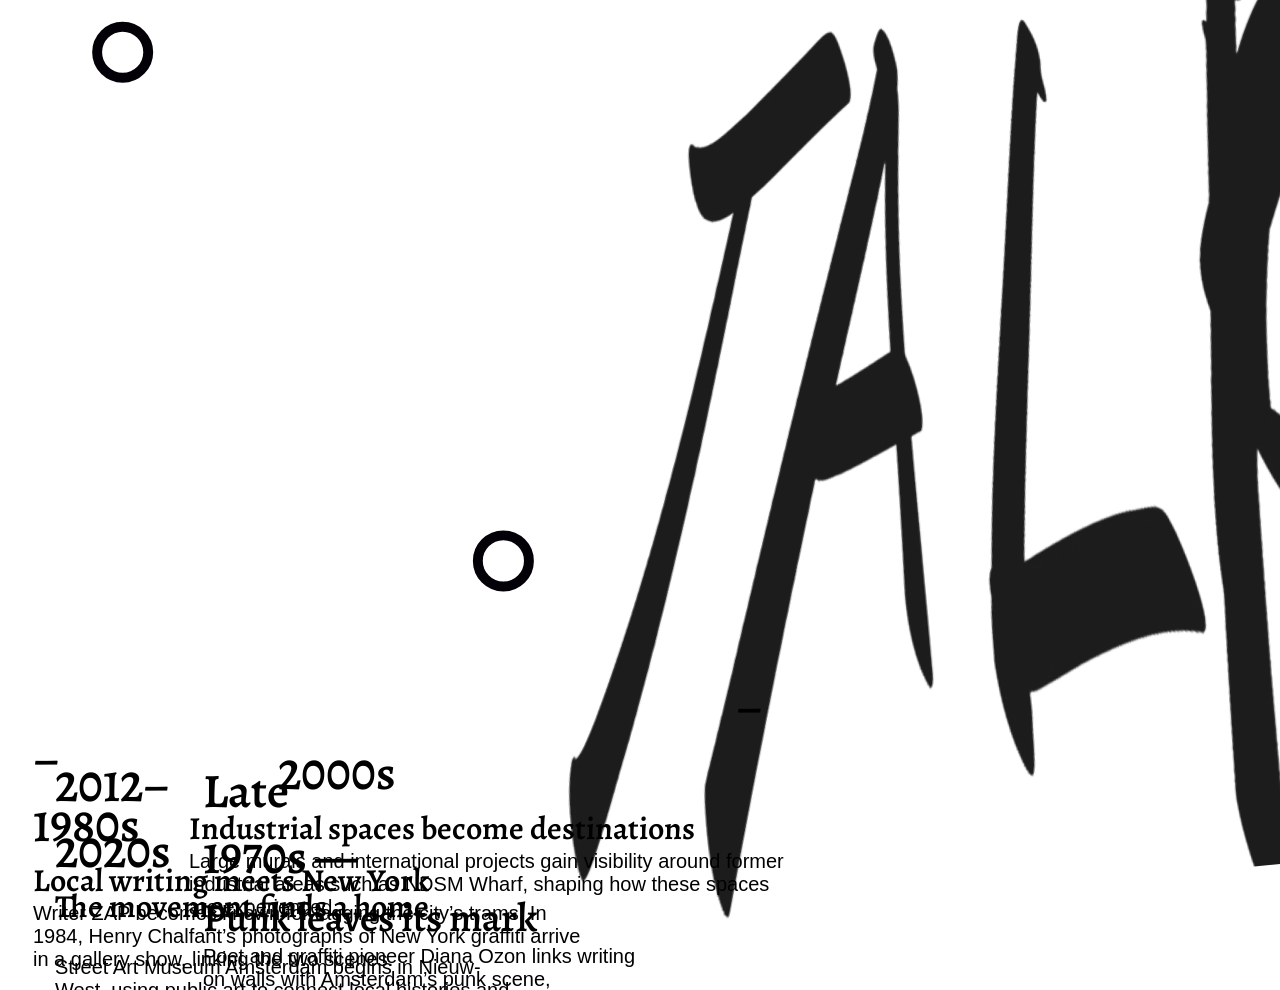
==== commit 8da083df: "Unify body text, add scrolling blur band, keep text off the line All paragraphs share one size and r" ====
--- a/amsterdam.html
+++ b/amsterdam.html
@@ -9,11 +9,12 @@
 <link rel="preconnect" href="https://fonts.googleapis.com">
 <link rel="preconnect" href="https://fonts.gstatic.com" crossorigin>
 <link href="https://fonts.googleapis.com/css2?family=Alegreya:wght@600&family=Grenze+Gotisch&display=swap" rel="stylesheet">
-<link rel="stylesheet" href="wtt.css?v=10">
+<link rel="stylesheet" href="wtt.css?v=15">
 </head>
 <body>
 
 <main class="wtt-canvas wtt-page--city" style="--frame-h:2590">
+  <div class="wtt-glass" aria-hidden="true"></div>
   <h1 class="wtt-title" style="--y:81">Amsterdam</h1>
 
   <nav class="wtt-tickets" style="--y:237;--shadow:6px 6px 2px rgba(0,0,0,.25)" aria-label="Stations">
@@ -42,13 +43,13 @@
   <article class="wtt-event wtt-pos" style="--x:33;--y:1108;--w:563;--h4:32">
     <h3>–1980s</h3>
     <h4>Local writing meets New York</h4>
-    <p>Writer ZAP becomes known for tagging <br class="wtt-desk">the city’s trams. In 1984, Henry <br class="wtt-desk">Chalfant’s photographs of New York <br class="wtt-desk">graffiti arrive in a gallery show, <br class="wtt-desk">linking the two scenes.</p>
+    <p>Writer ZAP becomes known for tagging the city’s trams. In 1984, Henry Chalfant’s photographs of New York graffiti arrive in a gallery show, linking the two scenes.</p>
   </article>
 
   <article class="wtt-event wtt-pos" style="--x:189;--y:1547;--w:611;--h4:32">
     <h3>–2000s</h3>
     <h4>Industrial spaces become destinations</h4>
-    <p>Large murals and international projects gain <br class="wtt-desk">visibility around former industrial areas such <br class="wtt-desk">as NDSM Wharf, shaping how these spaces <br class="wtt-desk">are experienced.</p>
+    <p>Large murals and international projects gain visibility around former industrial areas such as NDSM Wharf, shaping how these spaces are experienced.</p>
   </article>
 
   <article class="wtt-event wtt-pos wtt-event--spaced" style="--x:55;--y:2135;--w:475;--h4:32">
@@ -63,6 +64,6 @@
 </main>
 
 <script src="vendor/lottie.min.js"></script>
-<script src="wtt.js?v=1"></script>
+<script src="wtt.js?v=3"></script>
 </body>
 </html>
--- a/wtt.css
+++ b/wtt.css
@@ -65,11 +65,27 @@
   max-width: 1280px;
   margin: 0 auto;
   aspect-ratio: 1280 / var(--frame-h);
-  overflow: hidden;
+  overflow: clip;
   background: #fff;
 }
 
 .wtt-canvas > * { position: absolute; margin: 0; }
+
+/* Soft frosted band across the page, behind the text and the line; it follows
+   the scroll (sticky) and fades out at its top and bottom edges */
+.wtt-canvas > .wtt-glass {
+  position: sticky;
+  top: 0;
+  display: block;
+  width: 100%;
+  height: 100vh;
+  background: rgba(255, 255, 255, 0.28);
+  -webkit-backdrop-filter: blur(5px);
+  backdrop-filter: blur(5px);
+  -webkit-mask-image: linear-gradient(to bottom, transparent, #000 18%, #000 82%, transparent);
+  mask-image: linear-gradient(to bottom, transparent, #000 18%, #000 82%, transparent);
+  pointer-events: none;
+}
 
 .wtt-pos {
   left: calc(var(--x) * var(--u));
@@ -160,28 +176,26 @@
   top: calc(var(--y, 377) * var(--u));
 }
 .wtt-intro h2 { margin: 0; font: 600 calc(32 * var(--u))/normal var(--wtt-display); }
-.wtt-intro p { margin: 0; font: 400 calc(32 * var(--u))/normal var(--wtt-gothic); }
+/* All body text shares one size and weight */
+.wtt-intro p,
+.wtt-event p { margin: 0; font: 400 calc(20 * var(--u))/normal var(--wtt-sans); }
 
 .wtt-event h3,
-.wtt-event h4 { margin: 0; font: 600 calc(var(--h3, 24) * var(--u))/normal var(--wtt-display); }
-.wtt-event h4 { font-size: calc(var(--h4, 20) * var(--u)); }
-.wtt-event p { margin: 0; font: 400 calc(var(--p, 24) * var(--u))/normal var(--wtt-sans); }
+.wtt-event h4 { margin: 0; font: 600 calc(var(--h3, 40) * var(--u))/normal var(--wtt-display); }
+.wtt-event h4 { font-size: calc(var(--h4, 32) * var(--u)); }
 
 .wtt-page--nyc .wtt-event,
 .wtt-page--city .wtt-event { --h3: 48; --h4: 40; }
-.wtt-page--nyc .wtt-event p,
-.wtt-page--city .wtt-event p { font-weight: 700; }
 /* A blank line between the subheading and the paragraph (as in Figma) */
 .wtt-event--spaced p { margin-top: calc(28 * var(--u)); }
 
 /* Amsterdam / São Paulo intro and closing: large serif heading, plain sans body */
 .wtt-intro--city h2 { font-size: calc(64 * var(--u)); }
-.wtt-intro--city p { font: 400 calc(40 * var(--u))/normal var(--wtt-sans); }
 
 /* ---------- Photo on a timeline stop (hover or focus the dot) ---------- */
 
 /* Sits over the animated dot; offsets are from the event's top-left in design px */
-.wtt-event:has(.wtt-stop) { z-index: 3; }
+.wtt-event:has(.wtt-stop) { z-index: 4; }
 .wtt-stop {
   position: absolute;
   left: calc(var(--dot-x, -121) * var(--u));
@@ -267,7 +281,8 @@
 /* Stacking order follows the Figma layers */
 .wtt-bg, .wtt-graffiti { z-index: 0; }
 .wtt-tag { z-index: 1; }
-.wtt-timeline-anim, .wtt-event, .wtt-intro, .wtt-title, .wtt-tickets { z-index: 2; }
+.wtt-canvas > .wtt-glass { z-index: 2; }
+.wtt-timeline-anim, .wtt-event, .wtt-intro, .wtt-title, .wtt-tickets { z-index: 3; }
 
 /* ---------- Phones: reflow into a column ---------- */
 
@@ -303,7 +318,8 @@
   .wtt-intro { margin: 1.75rem 0 2.25rem; }
   .wtt-page--nyc .wtt-tickets { margin-bottom: 2.25rem; }
   .wtt-intro h2 { font-size: 1.35rem; }
-  .wtt-intro p { font-size: 1.15rem; }
+  .wtt-intro p { font-size: 1rem; }
+  .wtt-canvas > .wtt-glass { display: none; }
 
   .wtt-timeline-anim, .wtt-desk { display: none; }
 
@@ -338,7 +354,6 @@
   .wtt-event p, .wtt-page--nyc .wtt-event p, .wtt-page--city .wtt-event p { font-size: 1rem; }
   .wtt-event--spaced p { margin-top: 0.5rem; }
   .wtt-intro--city h2 { font-size: 1.6rem; }
-  .wtt-intro--city p { font-size: 1.1rem; }
 
   /* Tap the dot: the photo opens under it, across the card */
   .wtt-stop { left: -2.1rem; top: 0.75rem; width: 24px; height: 24px; }
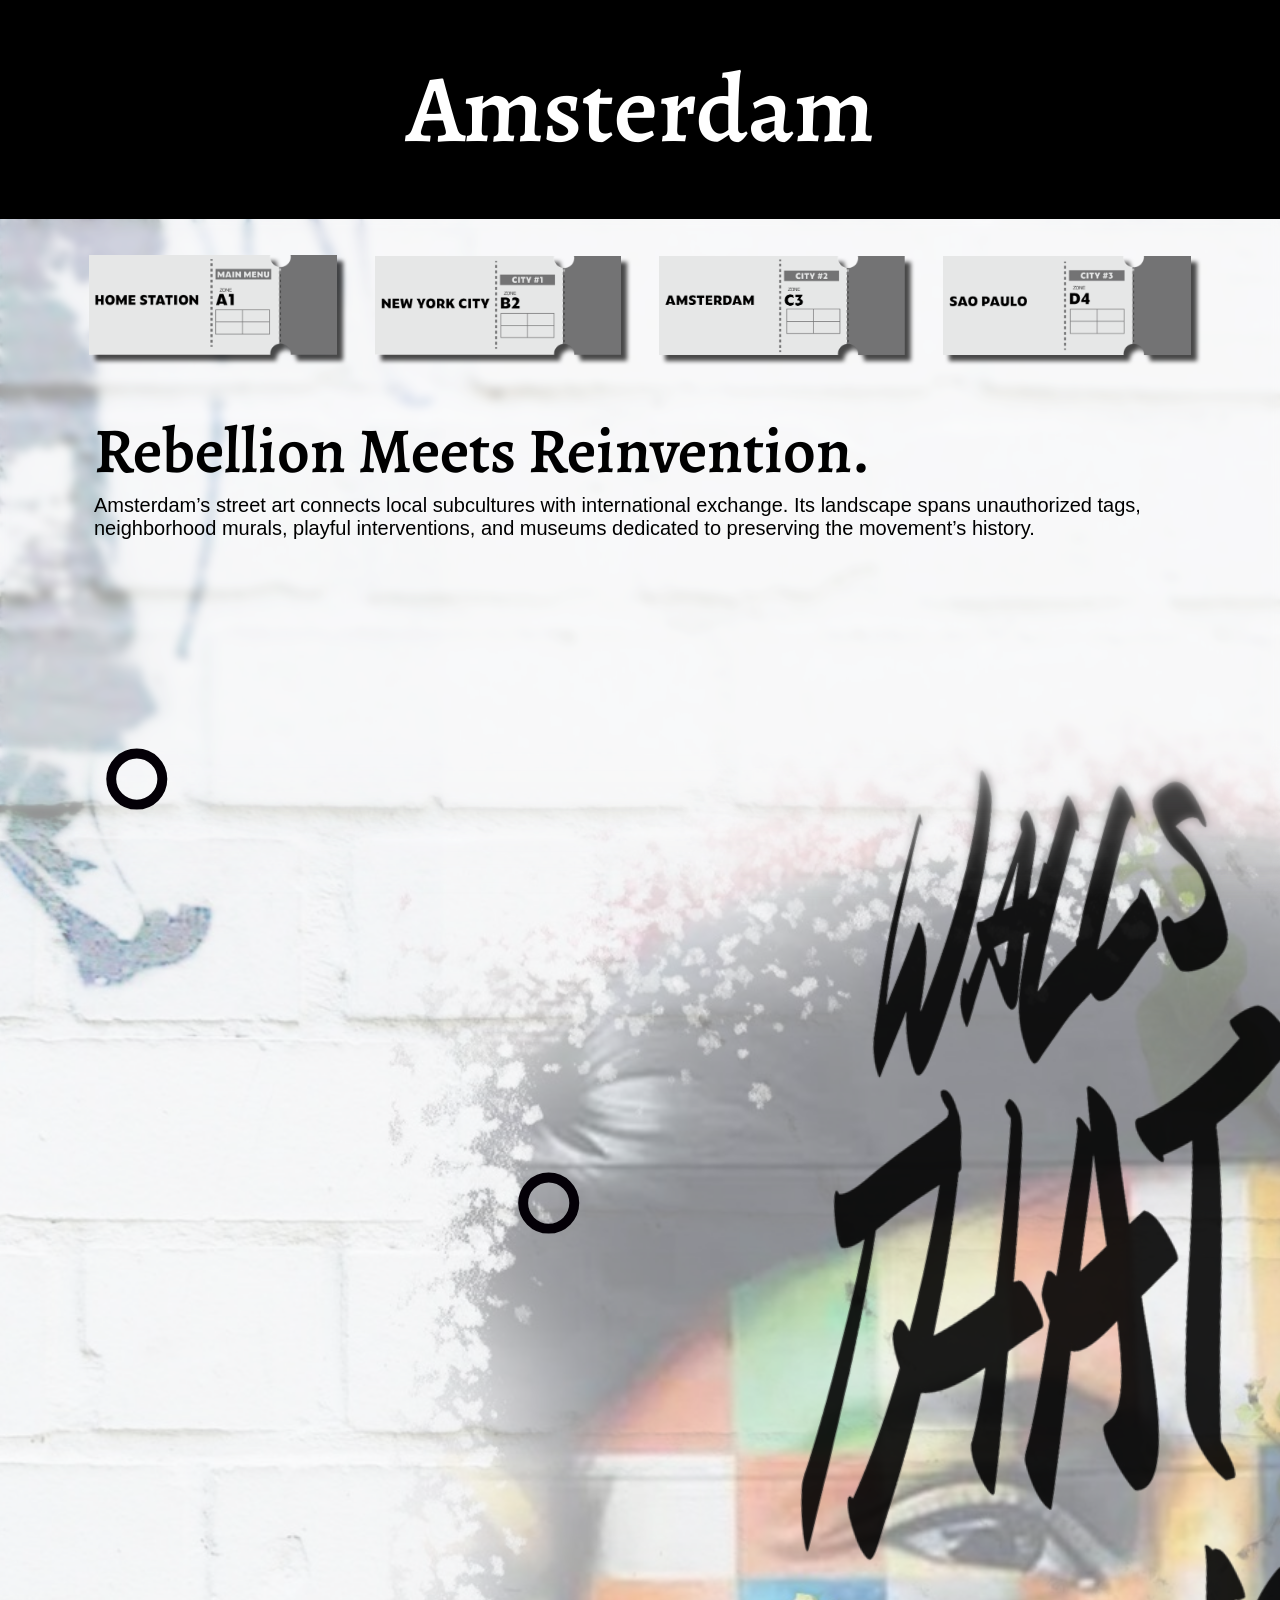
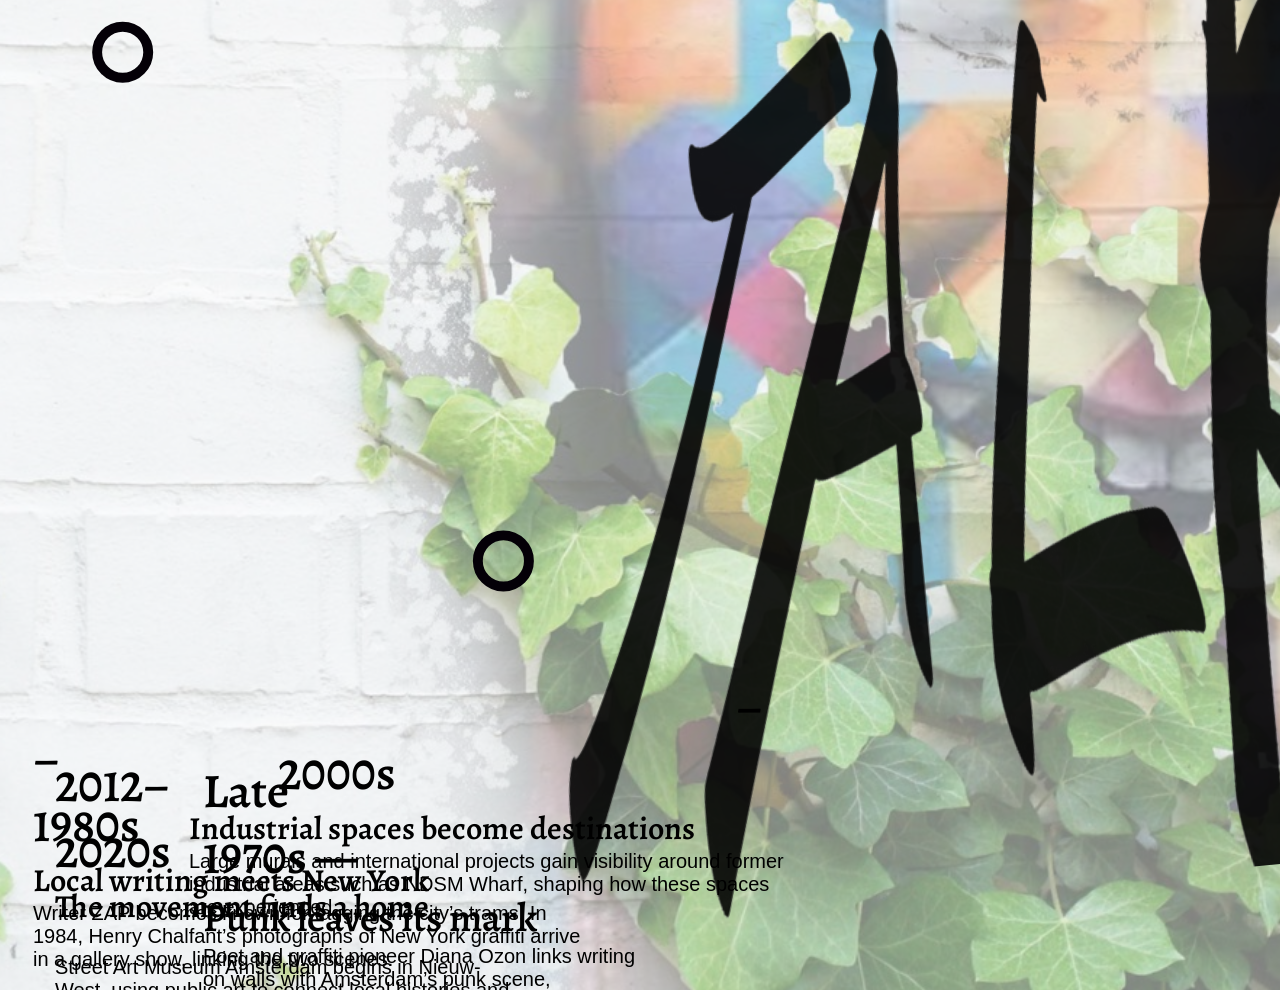
==== commit 4ab46ef0: "Add photo hovers to every timeline stop; apply latest Figma edits Photos open from each dot on New Y" ====
--- a/amsterdam.html
+++ b/amsterdam.html
@@ -9,15 +9,17 @@
 <link rel="preconnect" href="https://fonts.googleapis.com">
 <link rel="preconnect" href="https://fonts.gstatic.com" crossorigin>
 <link href="https://fonts.googleapis.com/css2?family=Alegreya:wght@600&family=Grenze+Gotisch&display=swap" rel="stylesheet">
-<link rel="stylesheet" href="wtt.css?v=15">
+<link rel="stylesheet" href="wtt.css?v=19">
 </head>
 <body>
 
 <main class="wtt-canvas wtt-page--city" style="--frame-h:2590">
   <div class="wtt-glass" aria-hidden="true"></div>
-  <h1 class="wtt-title" style="--y:81">Amsterdam</h1>
+  <img class="wtt-photo-bg" src="images/amsterdam-bg.jpg" alt="" style="--x:-366;--y:-100;--w:1877;--h:2902;--o:.5">
+  <div class="wtt-header" aria-hidden="true"></div>
+  <h1 class="wtt-title" style="--y:43">Amsterdam</h1>
 
-  <nav class="wtt-tickets" style="--y:237;--shadow:6px 6px 2px rgba(0,0,0,.25)" aria-label="Stations">
+  <nav class="wtt-tickets" style="--y:237;--shadow:6px 6px 2px rgba(0,0,0,.71)" aria-label="Stations">
     <ol class="wtt-ticket-list">
       <li><a href="index.html"><img src="images/ticket-1.png" alt="Home Station — A1" width="248" height="100"></a></li>
       <li><a href="new-york.html"><img src="images/ticket-3.png" alt="New York City — City #1, B2" width="248" height="100"></a></li>
@@ -35,24 +37,48 @@
   <div class="wtt-timeline-anim wtt-pos" style="--x:-661;--y:730.7;--w:2721" aria-hidden="true"></div>
 
   <article class="wtt-event wtt-pos" style="--x:203;--y:730;--w:456">
+    <button class="wtt-stop" type="button" style="--dot-x:-88.4;--dot-y:27;--photo-w:380" aria-label="Show photo: Punk leaves its mark">
+      <span class="wtt-stop-photo">
+        <img src="images/ams-punk.jpg" alt="A young woman with short hair and badges on her shirt in front of a wall of punk flyers and photos" width="722" height="699" loading="lazy">
+        <span class="wtt-stop-caption">Punk leaves its mark</span>
+      </span>
+    </button>
     <h3>Late 1970s —</h3>
     <h4>Punk leaves its mark</h4>
     <p>Poet and graffiti pioneer Diana Ozon links writing on walls with Amsterdam’s punk scene, establishing a local culture of public expression.</p>
   </article>
 
   <article class="wtt-event wtt-pos" style="--x:33;--y:1108;--w:563;--h4:32">
+    <button class="wtt-stop" type="button" style="--dot-x:492.4;--dot-y:70.5" aria-label="Show photo: Local writing meets New York">
+      <span class="wtt-stop-photo">
+        <img src="images/ams-subway-cars.jpg" alt="Rows of subway cars covered in colorful graffiti" width="720" height="540" loading="lazy">
+        <span class="wtt-stop-caption">Local writing meets New York</span>
+      </span>
+    </button>
     <h3>–1980s</h3>
     <h4>Local writing meets New York</h4>
     <p>Writer ZAP becomes known for tagging the city’s trams. In 1984, Henry Chalfant’s photographs of New York graffiti arrive in a gallery show, linking the two scenes.</p>
   </article>
 
   <article class="wtt-event wtt-pos" style="--x:189;--y:1547;--w:611;--h4:32">
+    <button class="wtt-stop" type="button" style="--dot-x:-90.4;--dot-y:82.5" aria-label="Show photo: Industrial spaces become destinations">
+      <span class="wtt-stop-photo">
+        <img src="images/ams-2000s.jpg" alt="Street art in a former industrial area of Amsterdam" width="900" height="675" loading="lazy">
+        <span class="wtt-stop-caption">Industrial spaces become destinations</span>
+      </span>
+    </button>
     <h3>–2000s</h3>
     <h4>Industrial spaces become destinations</h4>
     <p>Large murals and international projects gain visibility around former industrial areas such as NDSM Wharf, shaping how these spaces are experienced.</p>
   </article>
 
   <article class="wtt-event wtt-pos wtt-event--spaced" style="--x:55;--y:2135;--w:475;--h4:32">
+    <button class="wtt-stop" type="button" style="--dot-x:426.6;--dot-y:4.5" aria-label="Show photo: The movement finds a home">
+      <span class="wtt-stop-photo">
+        <img src="images/ams-straat.jpg" alt="The STRAAT museum building at NDSM with a huge colorful portrait mural" width="900" height="600" loading="lazy">
+        <span class="wtt-stop-caption">The movement finds a home</span>
+      </span>
+    </button>
     <h3>2012–2020s</h3>
     <h4>The movement finds a home</h4>
     <p>Street Art Museum Amsterdam begins in Nieuw-West, using public art to connect local histories and migration. In 2020, STRAAT Museum opens in a former NDSM warehouse.</p>
--- a/wtt.css
+++ b/wtt.css
@@ -134,7 +134,29 @@
   pointer-events: none;
 }
 
+/* Black header bar behind the white page title */
+.wtt-header {
+  left: 0;
+  top: calc(-3 * var(--u));
+  width: 100%;
+  height: calc(222 * var(--u));
+  background: #000;
+}
+
+/* Amsterdam / São Paulo photo backgrounds, multiplied into the white page */
+.wtt-photo-bg {
+  left: calc(var(--x) * var(--u));
+  top: calc(var(--y) * var(--u));
+  width: calc(var(--w) * var(--u));
+  height: calc(var(--h) * var(--u));
+  object-fit: cover;
+  mix-blend-mode: multiply;
+  opacity: var(--o, 1);
+  pointer-events: none;
+}
+
 .wtt-title {
+  color: #fff;
   left: calc(62 * var(--u));
   right: calc(62 * var(--u));
   top: calc(var(--y) * var(--u));
@@ -196,6 +218,9 @@
 
 /* Sits over the animated dot; offsets are from the event's top-left in design px */
 .wtt-event:has(.wtt-stop) { z-index: 4; }
+/* The entry whose photo is open sits above every other entry */
+.wtt-event:has(.wtt-stop:hover),
+.wtt-event:has(.wtt-stop:focus) { z-index: 5; }
 .wtt-stop {
   position: absolute;
   left: calc(var(--dot-x, -121) * var(--u));
@@ -215,7 +240,7 @@
   left: calc(100% + 18 * var(--u));
   top: 0;
   display: block;
-  width: calc(440 * var(--u));
+  width: calc(var(--photo-w, 440) * var(--u));
   padding: calc(10 * var(--u));
   background: #fff;
   box-shadow: 6px 10px 2px rgba(0, 0, 0, 0.25);
@@ -228,6 +253,10 @@
   pointer-events: none;
 }
 .wtt-stop-photo img { display: block; width: 100%; height: auto; }
+/* Two photos on one stop sit side by side */
+.wtt-stop-photo--pair { --photo-w: 640; }
+.wtt-stop-pair { display: flex; gap: calc(8 * var(--u)); align-items: flex-start; }
+.wtt-stop-pair img { width: 50%; }
 .wtt-stop-caption {
   display: block;
   margin-top: calc(8 * var(--u));
@@ -279,10 +308,10 @@
 }
 
 /* Stacking order follows the Figma layers */
-.wtt-bg, .wtt-graffiti { z-index: 0; }
+.wtt-bg, .wtt-graffiti, .wtt-photo-bg { z-index: 0; }
 .wtt-tag { z-index: 1; }
 .wtt-canvas > .wtt-glass { z-index: 2; }
-.wtt-timeline-anim, .wtt-event, .wtt-intro, .wtt-title, .wtt-tickets { z-index: 3; }
+.wtt-timeline-anim, .wtt-event, .wtt-intro, .wtt-header, .wtt-title, .wtt-tickets { z-index: 3; }
 
 /* ---------- Phones: reflow into a column ---------- */
 
@@ -299,8 +328,10 @@
   .wtt-back { position: absolute; }
   .wtt-canvas > * { position: relative; left: auto; right: auto; top: auto; width: auto; }
 
-  .wtt-bg, .wtt-bg--nyc, .wtt-graffiti, .wtt-tag { position: absolute; }
-  .wtt-bg, .wtt-graffiti { inset: 0; width: 100%; height: 100%; }
+  .wtt-bg, .wtt-bg--nyc, .wtt-graffiti, .wtt-photo-bg, .wtt-tag, .wtt-header { position: absolute; }
+  .wtt-bg, .wtt-graffiti, .wtt-photo-bg { inset: 0; width: 100%; height: 100%; }
+  /* The title is reordered first on phones, so keep the bar a layer below it */
+  .wtt-header { top: 0; left: 0; width: 100%; height: 7.25rem; z-index: 2; }
   .wtt-bg--nyc { inset: 0; width: 100%; height: 100%; }
   .wtt-bg--nyc img { width: 100%; height: 100%; transform: none; left: 0; top: 0; }
 
